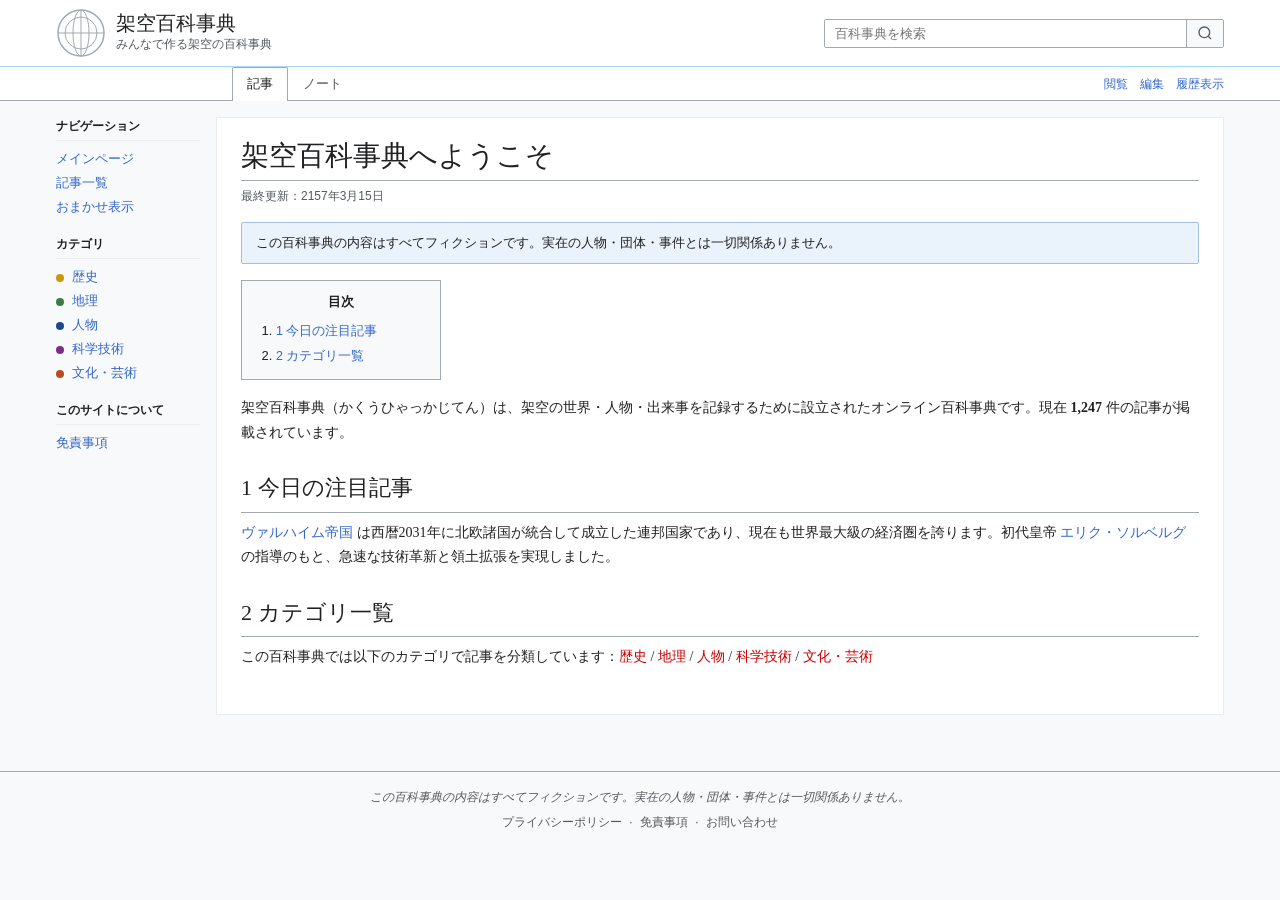
==== index.html @ cee0fa86 "Add files via upload" ====
<!DOCTYPE html>
<html lang="ja">
<head>
<meta charset="UTF-8">
<meta name="viewport" content="width=device-width, initial-scale=1.0">
<title id="page-title">架空百科事典</title>
<link rel="stylesheet" href="css/wiki.css">
</head>
<body>

<!-- ヘッダー -->
<header id="site-header">
  <div id="header-inner">
    <div id="header-logo">
      <div id="logo-mark">
        <svg width="50" height="50" viewBox="0 0 50 50" fill="none" xmlns="http://www.w3.org/2000/svg">
          <circle cx="25" cy="25" r="23" stroke="#a2a9b1" stroke-width="1.5" fill="none"/>
          <circle cx="25" cy="25" r="16" stroke="#a2a9b1" stroke-width="1" fill="none"/>
          <ellipse cx="25" cy="25" rx="8" ry="23" stroke="#a2a9b1" stroke-width="1" fill="none"/>
          <line x1="2" y1="25" x2="48" y2="25" stroke="#a2a9b1" stroke-width="1"/>
          <line x1="25" y1="2" x2="25" y2="48" stroke="#a2a9b1" stroke-width="1"/>
        </svg>
      </div>
      <div id="logo-text">
        <div id="logo-name" onclick="loadArticle('main')" style="cursor:pointer"></div>
        <div id="logo-tagline"></div>
      </div>
    </div>
    <div id="header-search">
      <form id="search-form" onsubmit="doSearch(event)">
        <input type="text" id="search-input" placeholder="百科事典を検索">
        <button type="submit" id="search-btn">
          <svg width="16" height="16" viewBox="0 0 24 24" fill="none" stroke="currentColor" stroke-width="2"><circle cx="11" cy="11" r="8"/><path d="m21 21-4.35-4.35"/></svg>
        </button>
      </form>
    </div>
  </div>
</header>

<!-- タブバー -->
<div id="tab-bar">
  <div id="tab-bar-inner">
    <div id="page-tabs">
      <span class="tab active" id="tab-article">記事</span>
      <span class="tab" id="tab-talk">ノート</span>
    </div>
    <div id="page-actions">
      <span class="action-link">閲覧</span>
      <span class="action-link">編集</span>
      <span class="action-link">履歴表示</span>
    </div>
  </div>
</div>

<!-- メインレイアウト -->
<div id="content-wrap">

  <!-- 左ナビ -->
  <nav id="sidebar">
    <div class="nav-section">
      <h3 class="nav-heading">ナビゲーション</h3>
      <ul>
        <li><a href="#" onclick="loadArticle('main');return false">メインページ</a></li>
        <li><a href="#" onclick="showAllArticles();return false">記事一覧</a></li>
        <li><a href="#" onclick="showRandom();return false">おまかせ表示</a></li>
      </ul>
    </div>
    <div class="nav-section" id="cat-nav">
      <h3 class="nav-heading">カテゴリ</h3>
      <ul id="cat-nav-list"></ul>
    </div>
    <div class="nav-section">
      <h3 class="nav-heading">このサイトについて</h3>
      <ul>
        <li><a href="#" onclick="showNotice();return false">免責事項</a></li>
      </ul>
    </div>
  </nav>

  <!-- 記事エリア -->
  <main id="article-area">
    <div id="article-content">
      <!-- JS で描画 -->
    </div>
  </main>

</div>

<!-- フッター -->
<footer id="site-footer">
  <div id="footer-inner">
    <p id="footer-notice"></p>
    <p id="footer-links">
      <a href="#">プライバシーポリシー</a> ·
      <a href="#">免責事項</a> ·
      <a href="#">お問い合わせ</a>
    </p>
  </div>
</footer>

<script src="js/wiki.js"></script>
</body>
</html>
---- css/wiki.css ----
/* ===== リセット & ベース ===== */
*, *::before, *::after { box-sizing: border-box; margin: 0; padding: 0; }

:root {
  --bg: #f8f9fa;
  --surface: #ffffff;
  --border: #a2a9b1;
  --border-light: #eaecf0;
  --text: #202122;
  --text-muted: #54595d;
  --link: #3366cc;
  --link-visited: #6b4ba1;
  --link-hover: #447ff5;
  --header-bg: #ffffff;
  --header-border: #a7d7f9;
  --tab-active-border: #a2a9b1;
  --infobox-bg: #f8f9fa;
  --infobox-header: #cee0f2;
  --sidebar-width: 160px;
  --notice-bg: #eaf3fb;
  --notice-border: #a2bfe8;
  --toc-bg: #f8f9fa;
}

html { scroll-behavior: smooth; }

body {
  font-family: -apple-system, 'Linux Libertine', Georgia, Times, serif;
  font-size: 14px;
  line-height: 1.6;
  color: var(--text);
  background: var(--bg);
}

a { color: var(--link); text-decoration: none; }
a:visited { color: var(--link-visited); }
a:hover { text-decoration: underline; color: var(--link-hover); }

/* ===== ヘッダー ===== */
#site-header {
  background: var(--header-bg);
  border-bottom: 1px solid var(--header-border);
  position: sticky;
  top: 0;
  z-index: 100;
}

#header-inner {
  max-width: 1200px;
  margin: 0 auto;
  padding: 8px 16px;
  display: flex;
  align-items: center;
  gap: 16px;
}

#header-logo {
  display: flex;
  align-items: center;
  gap: 10px;
  flex-shrink: 0;
}

#logo-mark svg { display: block; }

#logo-name {
  font-family: 'Linux Libertine', Georgia, serif;
  font-size: 20px;
  font-weight: normal;
  color: var(--text);
  line-height: 1.2;
}

#logo-tagline {
  font-size: 12px;
  color: var(--text-muted);
}

#header-search {
  flex: 1;
  max-width: 400px;
  margin-left: auto;
}

#search-form {
  display: flex;
  border: 1px solid var(--border);
  border-radius: 2px;
  overflow: hidden;
  background: #fff;
}

#search-input {
  flex: 1;
  padding: 6px 10px;
  border: none;
  outline: none;
  font-size: 13px;
  font-family: sans-serif;
  color: var(--text);
}

#search-btn {
  padding: 0 10px;
  background: #f8f9fa;
  border: none;
  border-left: 1px solid var(--border);
  cursor: pointer;
  color: var(--text-muted);
  display: flex;
  align-items: center;
}
#search-btn:hover { background: #e8e9ea; }

/* ===== タブバー ===== */
#tab-bar {
  background: var(--surface);
  border-bottom: 1px solid var(--border);
}

#tab-bar-inner {
  max-width: 1200px;
  margin: 0 auto;
  padding: 0 16px 0 calc(var(--sidebar-width) + 32px);
  display: flex;
  align-items: flex-end;
  justify-content: space-between;
}

#page-tabs {
  display: flex;
  gap: 0;
}

.tab {
  padding: 6px 14px;
  font-size: 13px;
  font-family: sans-serif;
  color: var(--text-muted);
  cursor: pointer;
  border: 1px solid transparent;
  border-bottom: none;
  border-radius: 2px 2px 0 0;
  margin-bottom: -1px;
  background: transparent;
}

.tab.active {
  background: var(--surface);
  color: var(--text);
  border-color: var(--tab-active-border);
  border-bottom-color: var(--surface);
}

#page-actions {
  display: flex;
  gap: 12px;
  padding-bottom: 6px;
  font-size: 12px;
  font-family: sans-serif;
}

.action-link {
  color: var(--link);
  cursor: pointer;
}
.action-link:hover { text-decoration: underline; }

/* ===== コンテンツ全体 ===== */
#content-wrap {
  max-width: 1200px;
  margin: 0 auto;
  padding: 16px 16px 32px;
  display: flex;
  gap: 0;
  align-items: flex-start;
}

/* ===== サイドバー ===== */
#sidebar {
  width: var(--sidebar-width);
  flex-shrink: 0;
  font-family: sans-serif;
  font-size: 12.5px;
  padding-right: 16px;
}

.nav-section { margin-bottom: 16px; }

.nav-heading {
  font-size: 12px;
  font-weight: bold;
  color: var(--text);
  border-bottom: 1px solid var(--border-light);
  padding-bottom: 4px;
  margin-bottom: 6px;
  text-transform: none;
}

.nav-section ul { list-style: none; padding: 0; }
.nav-section li { padding: 2px 0; }
.nav-section li a { color: var(--link); font-size: 12.5px; }

.cat-dot-nav {
  display: inline-block;
  width: 8px; height: 8px;
  border-radius: 50%;
  margin-right: 5px;
  vertical-align: middle;
}

/* ===== 記事エリア ===== */
#article-area {
  flex: 1;
  min-width: 0;
  background: var(--surface);
  border: 1px solid var(--border-light);
  padding: 20px 24px 32px;
}

/* ===== 記事タイトル ===== */
#article-title {
  font-family: 'Linux Libertine', Georgia, Times, serif;
  font-size: 28px;
  font-weight: normal;
  border-bottom: 1px solid var(--border);
  padding-bottom: 6px;
  margin-bottom: 6px;
  color: var(--text);
  line-height: 1.3;
}

.article-meta {
  font-family: sans-serif;
  font-size: 12px;
  color: var(--text-muted);
  margin-bottom: 16px;
}

/* ===== インフォボックス ===== */
.infobox {
  float: right;
  clear: right;
  margin: 0 0 16px 24px;
  border: 1px solid var(--border);
  background: var(--infobox-bg);
  font-family: sans-serif;
  font-size: 13px;
  width: 250px;
}

.infobox-title {
  background: var(--infobox-header);
  text-align: center;
  font-weight: bold;
  font-size: 13px;
  padding: 6px 8px;
  border-bottom: 1px solid var(--border);
}

.infobox-img {
  width: 100%;
  padding: 8px;
  text-align: center;
}

.infobox-img img {
  max-width: 100%;
  border: 1px solid var(--border);
}

.infobox-caption {
  font-size: 11px;
  color: var(--text-muted);
  text-align: center;
  margin-top: 4px;
}

.infobox table {
  width: 100%;
  border-collapse: collapse;
}

.infobox td {
  padding: 4px 8px;
  vertical-align: top;
  border-top: 1px solid var(--border-light);
  font-size: 12.5px;
}

.infobox td:first-child {
  font-weight: bold;
  white-space: nowrap;
  color: var(--text);
  width: 80px;
}

.infobox td:last-child { color: var(--text); }

/* ===== 本文 ===== */
#article-body { line-height: 1.75; }

#article-body p { margin-bottom: 12px; }

#article-body h2 {
  font-family: 'Linux Libertine', Georgia, serif;
  font-size: 22px;
  font-weight: normal;
  border-bottom: 1px solid var(--border);
  margin: 24px 0 8px;
  padding-bottom: 4px;
  color: var(--text);
}

#article-body h3 {
  font-size: 16px;
  font-weight: bold;
  margin: 16px 0 6px;
  color: var(--text);
}

/* ===== 目次 ===== */
#toc {
  background: var(--toc-bg);
  border: 1px solid var(--border);
  display: inline-block;
  padding: 10px 14px;
  margin: 0 0 16px;
  font-family: sans-serif;
  font-size: 13px;
  min-width: 200px;
}

#toc-title {
  font-weight: bold;
  font-size: 13px;
  margin-bottom: 6px;
  text-align: center;
}

#toc ol { padding-left: 20px; margin: 0; }
#toc li { margin: 2px 0; }
#toc a { color: var(--link); font-size: 12.5px; }

/* ===== カテゴリ ===== */
#article-categories {
  font-family: sans-serif;
  font-size: 12.5px;
  border-top: 1px solid var(--border);
  margin-top: 24px;
  padding-top: 8px;
  color: var(--text-muted);
  clear: both;
}

#article-categories span { color: var(--text); font-weight: bold; }
.cat-tag {
  display: inline-block;
  margin: 0 4px;
  padding: 1px 8px;
  border-radius: 2px;
  font-size: 12px;
  cursor: pointer;
  border: 1px solid;
}
.cat-tag:hover { opacity: 0.8; text-decoration: underline; }

/* ===== 一覧ページ ===== */
.article-list-section { margin-bottom: 28px; }
.article-list-section h2 {
  font-size: 18px;
  border-bottom: 1px solid var(--border);
  padding-bottom: 4px;
  margin-bottom: 12px;
  font-weight: normal;
}
.article-list-grid {
  display: grid;
  grid-template-columns: repeat(auto-fill, minmax(220px, 1fr));
  gap: 8px;
}
.article-list-item {
  padding: 8px 12px;
  border: 1px solid var(--border-light);
  border-left: 3px solid;
  background: #fff;
  cursor: pointer;
  transition: background .1s;
}
.article-list-item:hover { background: var(--bg); }
.article-list-item h3 { font-size: 14px; font-weight: bold; margin-bottom: 2px; }
.article-list-item p { font-size: 12px; color: var(--text-muted); }

/* ===== 通知ボックス ===== */
.notice-box {
  background: var(--notice-bg);
  border: 1px solid var(--notice-border);
  border-radius: 2px;
  padding: 10px 14px;
  font-family: sans-serif;
  font-size: 13px;
  margin-bottom: 16px;
  line-height: 1.5;
}

/* ===== 検索結果 ===== */
.search-result-item {
  padding: 12px 0;
  border-bottom: 1px solid var(--border-light);
  cursor: pointer;
}
.search-result-item:hover { background: var(--bg); }
.search-result-item h3 { font-size: 16px; color: var(--link); margin-bottom: 4px; }
.search-result-item h3:hover { text-decoration: underline; }
.search-result-item p { font-size: 13px; color: var(--text-muted); }
.search-result-item .highlight { background: #fff3c0; }

.no-results { color: var(--text-muted); font-family: sans-serif; font-size: 14px; padding: 20px 0; }

/* ===== フッター ===== */
#site-footer {
  background: var(--bg);
  border-top: 1px solid var(--border);
  padding: 16px;
  margin-top: 24px;
  font-family: sans-serif;
  font-size: 12px;
  color: var(--text-muted);
  text-align: center;
}

#footer-inner { max-width: 1200px; margin: 0 auto; }
#footer-notice { margin-bottom: 6px; font-style: italic; }
#footer-links a { color: var(--text-muted); margin: 0 4px; }
#footer-links a:hover { text-decoration: underline; }

/* ===== レスポンシブ ===== */
@media (max-width: 720px) {
  #sidebar { display: none; }
  #tab-bar-inner { padding-left: 16px; }
  .infobox { float: none; width: 100%; margin: 0 0 16px; }
  #header-inner { flex-wrap: wrap; }
  #header-search { max-width: 100%; width: 100%; }
}
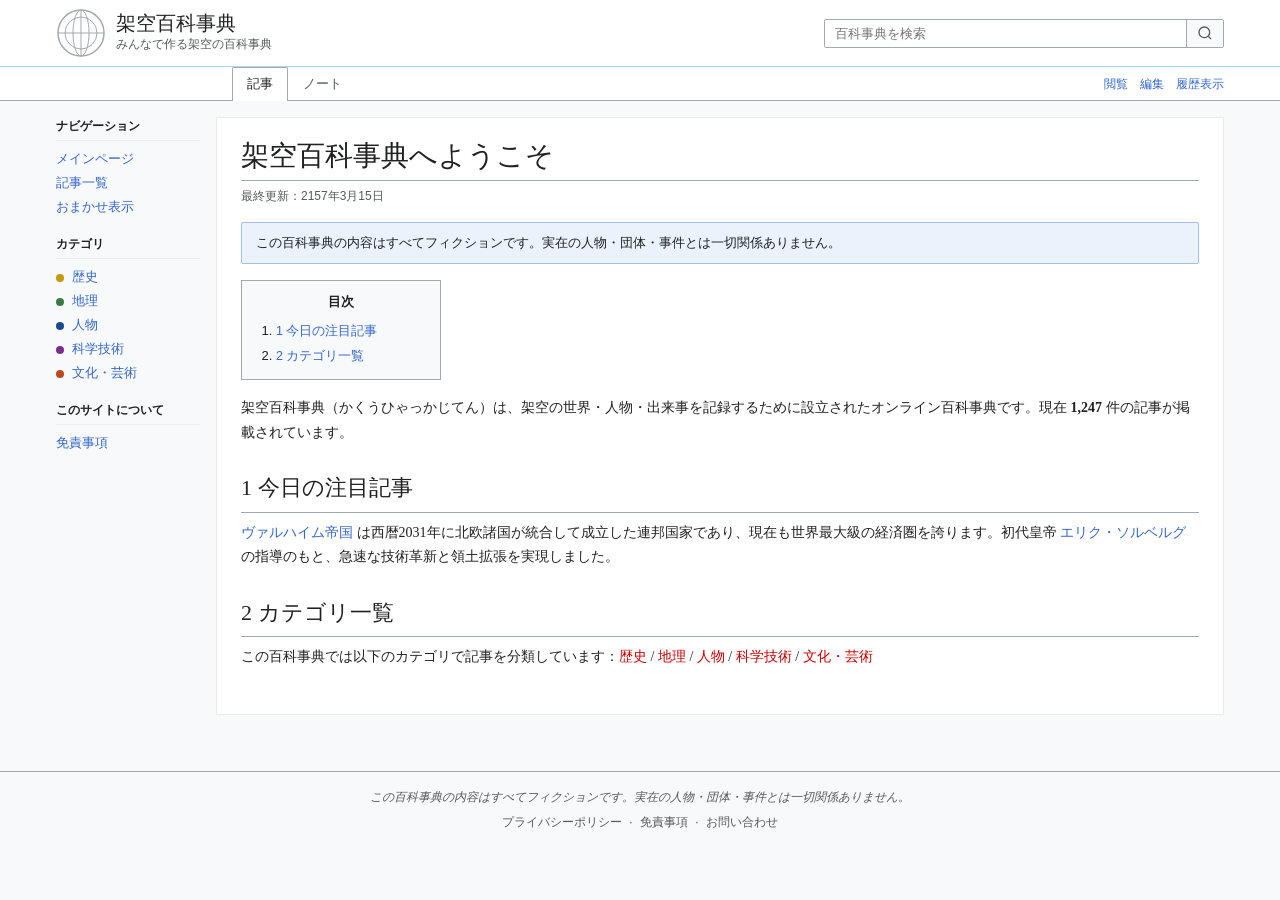
==== commit 0f5a9727: "Add files via upload" ====
--- a/index.html
+++ b/index.html
@@ -98,6 +98,7 @@
   </div>
 </footer>
 
+<script src="js/data.js"></script>
 <script src="js/wiki.js"></script>
 </body>
 </html>
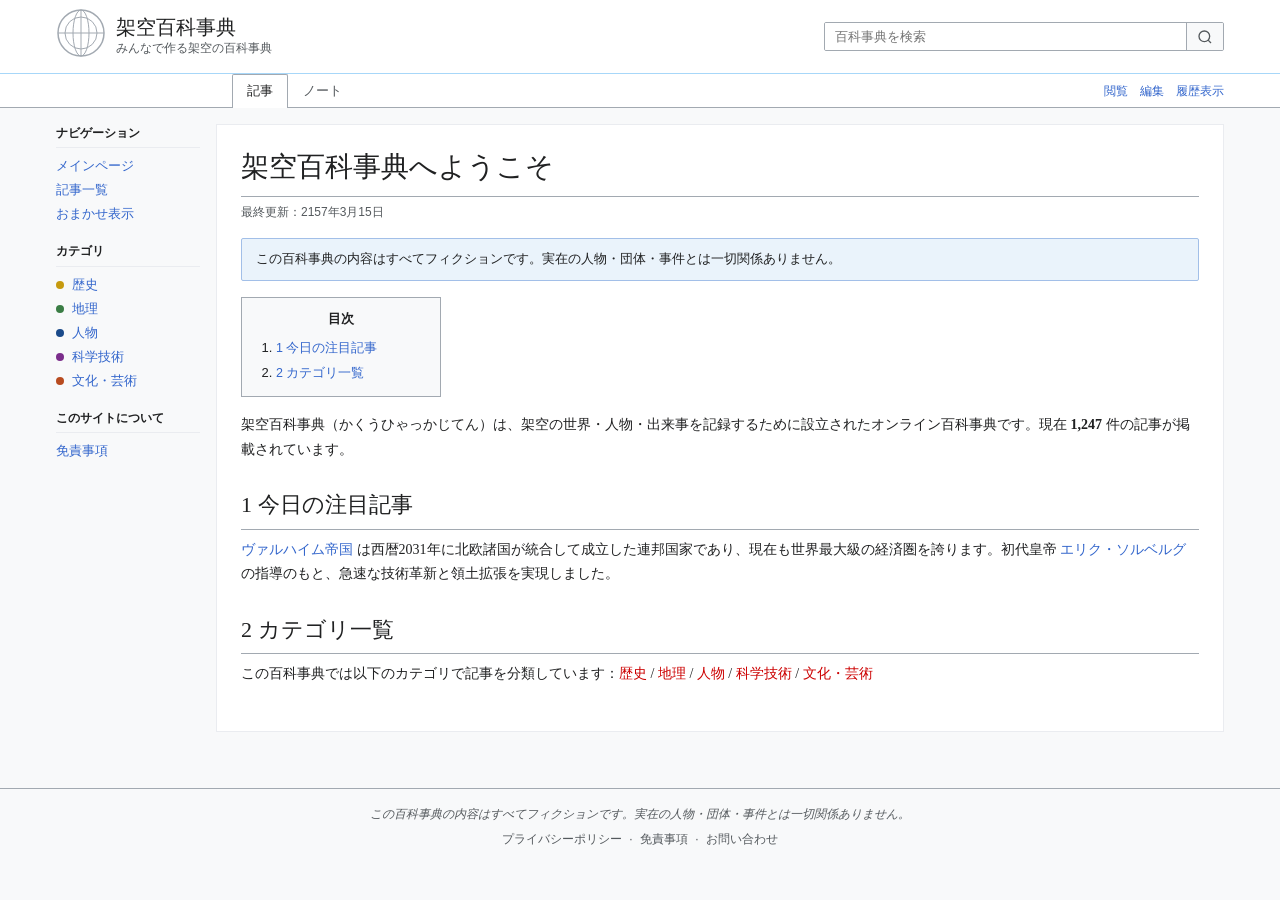
==== commit 6999c6d7: "記事ごとに編集できるよう設計変更" ====
--- a/index.html
+++ b/index.html
@@ -8,7 +8,6 @@
 </head>
 <body>
 
-<!-- ヘッダー -->
 <header id="site-header">
   <div id="header-inner">
     <div id="header-logo">
@@ -30,19 +29,20 @@
       <form id="search-form" onsubmit="doSearch(event)">
         <input type="text" id="search-input" placeholder="百科事典を検索">
         <button type="submit" id="search-btn">
-          <svg width="16" height="16" viewBox="0 0 24 24" fill="none" stroke="currentColor" stroke-width="2"><circle cx="11" cy="11" r="8"/><path d="m21 21-4.35-4.35"/></svg>
+          <svg width="16" height="16" viewBox="0 0 24 24" fill="none" stroke="currentColor" stroke-width="2">
+            <circle cx="11" cy="11" r="8"/><path d="m21 21-4.35-4.35"/>
+          </svg>
         </button>
       </form>
     </div>
   </div>
 </header>
 
-<!-- タブバー -->
 <div id="tab-bar">
   <div id="tab-bar-inner">
     <div id="page-tabs">
-      <span class="tab active" id="tab-article">記事</span>
-      <span class="tab" id="tab-talk">ノート</span>
+      <span class="tab active">記事</span>
+      <span class="tab">ノート</span>
     </div>
     <div id="page-actions">
       <span class="action-link">閲覧</span>
@@ -52,10 +52,7 @@
   </div>
 </div>
 
-<!-- メインレイアウト -->
 <div id="content-wrap">
-
-  <!-- 左ナビ -->
   <nav id="sidebar">
     <div class="nav-section">
       <h3 class="nav-heading">ナビゲーション</h3>
@@ -65,7 +62,7 @@
         <li><a href="#" onclick="showRandom();return false">おまかせ表示</a></li>
       </ul>
     </div>
-    <div class="nav-section" id="cat-nav">
+    <div class="nav-section">
       <h3 class="nav-heading">カテゴリ</h3>
       <ul id="cat-nav-list"></ul>
     </div>
@@ -77,16 +74,11 @@
     </div>
   </nav>
 
-  <!-- 記事エリア -->
   <main id="article-area">
-    <div id="article-content">
-      <!-- JS で描画 -->
-    </div>
+    <div id="article-content"></div>
   </main>
-
 </div>
 
-<!-- フッター -->
 <footer id="site-footer">
   <div id="footer-inner">
     <p id="footer-notice"></p>
@@ -98,7 +90,19 @@
   </div>
 </footer>
 
-<script src="js/data.js"></script>
+<!-- ======================================================
+     記事データの読み込み
+     ★ 新しい記事を追加したらここに <script> タグを追加する
+     ====================================================== -->
+<script>const WIKI_ARTICLES = {};</script>  <!-- 記事格納オブジェクト（変更不要） -->
+<script src="articles/_config.js"></script>  <!-- サイト設定・カテゴリ -->
+<script src="articles/_index.js"></script>   <!-- 記事ID一覧 -->
+<script src="articles/main.js"></script>
+<script src="articles/valhiem.js"></script>
+<script src="articles/erik.js"></script>
+<script src="articles/aurora_power.js"></script>
+<!-- ↓ 新しい記事ファイルをここに追加 -->
+
 <script src="js/wiki.js"></script>
 </body>
 </html>
--- a/css/wiki.css
+++ b/css/wiki.css
@@ -11,424 +11,108 @@
   --link: #3366cc;
   --link-visited: #6b4ba1;
   --link-hover: #447ff5;
-  --header-bg: #ffffff;
   --header-border: #a7d7f9;
-  --tab-active-border: #a2a9b1;
-  --infobox-bg: #f8f9fa;
   --infobox-header: #cee0f2;
   --sidebar-width: 160px;
   --notice-bg: #eaf3fb;
   --notice-border: #a2bfe8;
-  --toc-bg: #f8f9fa;
 }
 
 html { scroll-behavior: smooth; }
-
-body {
-  font-family: -apple-system, 'Linux Libertine', Georgia, Times, serif;
-  font-size: 14px;
-  line-height: 1.6;
-  color: var(--text);
-  background: var(--bg);
-}
-
+body { font-family: -apple-system, 'Linux Libertine', Georgia, Times, serif; font-size: 14px; line-height: 1.6; color: var(--text); background: var(--bg); }
 a { color: var(--link); text-decoration: none; }
 a:visited { color: var(--link-visited); }
 a:hover { text-decoration: underline; color: var(--link-hover); }
 
 /* ===== ヘッダー ===== */
-#site-header {
-  background: var(--header-bg);
-  border-bottom: 1px solid var(--header-border);
-  position: sticky;
-  top: 0;
-  z-index: 100;
-}
-
-#header-inner {
-  max-width: 1200px;
-  margin: 0 auto;
-  padding: 8px 16px;
-  display: flex;
-  align-items: center;
-  gap: 16px;
-}
-
-#header-logo {
-  display: flex;
-  align-items: center;
-  gap: 10px;
-  flex-shrink: 0;
-}
-
-#logo-mark svg { display: block; }
-
-#logo-name {
-  font-family: 'Linux Libertine', Georgia, serif;
-  font-size: 20px;
-  font-weight: normal;
-  color: var(--text);
-  line-height: 1.2;
-}
-
-#logo-tagline {
-  font-size: 12px;
-  color: var(--text-muted);
-}
-
-#header-search {
-  flex: 1;
-  max-width: 400px;
-  margin-left: auto;
-}
-
-#search-form {
-  display: flex;
-  border: 1px solid var(--border);
-  border-radius: 2px;
-  overflow: hidden;
-  background: #fff;
-}
-
-#search-input {
-  flex: 1;
-  padding: 6px 10px;
-  border: none;
-  outline: none;
-  font-size: 13px;
-  font-family: sans-serif;
-  color: var(--text);
-}
-
-#search-btn {
-  padding: 0 10px;
-  background: #f8f9fa;
-  border: none;
-  border-left: 1px solid var(--border);
-  cursor: pointer;
-  color: var(--text-muted);
-  display: flex;
-  align-items: center;
-}
+#site-header { background: #fff; border-bottom: 1px solid var(--header-border); position: sticky; top: 0; z-index: 100; }
+#header-inner { max-width: 1200px; margin: 0 auto; padding: 8px 16px; display: flex; align-items: center; gap: 16px; }
+#header-logo { display: flex; align-items: center; gap: 10px; flex-shrink: 0; }
+#logo-name { font-family: 'Linux Libertine', Georgia, serif; font-size: 20px; color: var(--text); line-height: 1.2; }
+#logo-tagline { font-size: 12px; color: var(--text-muted); }
+#header-search { flex: 1; max-width: 400px; margin-left: auto; }
+#search-form { display: flex; border: 1px solid var(--border); border-radius: 2px; overflow: hidden; background: #fff; }
+#search-input { flex: 1; padding: 6px 10px; border: none; outline: none; font-size: 13px; font-family: sans-serif; color: var(--text); }
+#search-btn { padding: 0 10px; background: #f8f9fa; border: none; border-left: 1px solid var(--border); cursor: pointer; color: var(--text-muted); display: flex; align-items: center; }
 #search-btn:hover { background: #e8e9ea; }
 
 /* ===== タブバー ===== */
-#tab-bar {
-  background: var(--surface);
-  border-bottom: 1px solid var(--border);
-}
-
-#tab-bar-inner {
-  max-width: 1200px;
-  margin: 0 auto;
-  padding: 0 16px 0 calc(var(--sidebar-width) + 32px);
-  display: flex;
-  align-items: flex-end;
-  justify-content: space-between;
-}
-
-#page-tabs {
-  display: flex;
-  gap: 0;
-}
-
-.tab {
-  padding: 6px 14px;
-  font-size: 13px;
-  font-family: sans-serif;
-  color: var(--text-muted);
-  cursor: pointer;
-  border: 1px solid transparent;
-  border-bottom: none;
-  border-radius: 2px 2px 0 0;
-  margin-bottom: -1px;
-  background: transparent;
-}
-
-.tab.active {
-  background: var(--surface);
-  color: var(--text);
-  border-color: var(--tab-active-border);
-  border-bottom-color: var(--surface);
-}
-
-#page-actions {
-  display: flex;
-  gap: 12px;
-  padding-bottom: 6px;
-  font-size: 12px;
-  font-family: sans-serif;
-}
-
-.action-link {
-  color: var(--link);
-  cursor: pointer;
-}
+#tab-bar { background: #fff; border-bottom: 1px solid var(--border); }
+#tab-bar-inner { max-width: 1200px; margin: 0 auto; padding: 0 16px 0 calc(var(--sidebar-width) + 32px); display: flex; align-items: flex-end; justify-content: space-between; }
+#page-tabs { display: flex; }
+.tab { padding: 6px 14px; font-size: 13px; font-family: sans-serif; color: var(--text-muted); cursor: pointer; border: 1px solid transparent; border-bottom: none; border-radius: 2px 2px 0 0; margin-bottom: -1px; }
+.tab.active { background: #fff; color: var(--text); border-color: var(--border); border-bottom-color: #fff; }
+#page-actions { display: flex; gap: 12px; padding-bottom: 6px; font-size: 12px; font-family: sans-serif; }
+.action-link { color: var(--link); cursor: pointer; }
 .action-link:hover { text-decoration: underline; }
 
-/* ===== コンテンツ全体 ===== */
-#content-wrap {
-  max-width: 1200px;
-  margin: 0 auto;
-  padding: 16px 16px 32px;
-  display: flex;
-  gap: 0;
-  align-items: flex-start;
-}
+/* ===== レイアウト ===== */
+#content-wrap { max-width: 1200px; margin: 0 auto; padding: 16px 16px 32px; display: flex; align-items: flex-start; }
 
 /* ===== サイドバー ===== */
-#sidebar {
-  width: var(--sidebar-width);
-  flex-shrink: 0;
-  font-family: sans-serif;
-  font-size: 12.5px;
-  padding-right: 16px;
-}
-
+#sidebar { width: var(--sidebar-width); flex-shrink: 0; font-family: sans-serif; font-size: 12.5px; padding-right: 16px; }
 .nav-section { margin-bottom: 16px; }
-
-.nav-heading {
-  font-size: 12px;
-  font-weight: bold;
-  color: var(--text);
-  border-bottom: 1px solid var(--border-light);
-  padding-bottom: 4px;
-  margin-bottom: 6px;
-  text-transform: none;
-}
-
-.nav-section ul { list-style: none; padding: 0; }
+.nav-heading { font-size: 12px; font-weight: bold; border-bottom: 1px solid var(--border-light); padding-bottom: 4px; margin-bottom: 6px; }
+.nav-section ul { list-style: none; }
 .nav-section li { padding: 2px 0; }
 .nav-section li a { color: var(--link); font-size: 12.5px; }
-
-.cat-dot-nav {
-  display: inline-block;
-  width: 8px; height: 8px;
-  border-radius: 50%;
-  margin-right: 5px;
-  vertical-align: middle;
-}
+.cat-dot-nav { display: inline-block; width: 8px; height: 8px; border-radius: 50%; margin-right: 5px; vertical-align: middle; }
 
 /* ===== 記事エリア ===== */
-#article-area {
-  flex: 1;
-  min-width: 0;
-  background: var(--surface);
-  border: 1px solid var(--border-light);
-  padding: 20px 24px 32px;
-}
-
-/* ===== 記事タイトル ===== */
-#article-title {
-  font-family: 'Linux Libertine', Georgia, Times, serif;
-  font-size: 28px;
-  font-weight: normal;
-  border-bottom: 1px solid var(--border);
-  padding-bottom: 6px;
-  margin-bottom: 6px;
-  color: var(--text);
-  line-height: 1.3;
-}
-
-.article-meta {
-  font-family: sans-serif;
-  font-size: 12px;
-  color: var(--text-muted);
-  margin-bottom: 16px;
-}
+#article-area { flex: 1; min-width: 0; background: #fff; border: 1px solid var(--border-light); padding: 20px 24px 32px; }
+#article-title { font-family: 'Linux Libertine', Georgia, serif; font-size: 28px; font-weight: normal; border-bottom: 1px solid var(--border); padding-bottom: 6px; margin-bottom: 6px; }
+.article-meta { font-family: sans-serif; font-size: 12px; color: var(--text-muted); margin-bottom: 16px; }
 
 /* ===== インフォボックス ===== */
-.infobox {
-  float: right;
-  clear: right;
-  margin: 0 0 16px 24px;
-  border: 1px solid var(--border);
-  background: var(--infobox-bg);
-  font-family: sans-serif;
-  font-size: 13px;
-  width: 250px;
-}
-
-.infobox-title {
-  background: var(--infobox-header);
-  text-align: center;
-  font-weight: bold;
-  font-size: 13px;
-  padding: 6px 8px;
-  border-bottom: 1px solid var(--border);
-}
-
-.infobox-img {
-  width: 100%;
-  padding: 8px;
-  text-align: center;
-}
-
-.infobox-img img {
-  max-width: 100%;
-  border: 1px solid var(--border);
-}
-
-.infobox-caption {
-  font-size: 11px;
-  color: var(--text-muted);
-  text-align: center;
-  margin-top: 4px;
-}
-
-.infobox table {
-  width: 100%;
-  border-collapse: collapse;
-}
-
-.infobox td {
-  padding: 4px 8px;
-  vertical-align: top;
-  border-top: 1px solid var(--border-light);
-  font-size: 12.5px;
-}
-
-.infobox td:first-child {
-  font-weight: bold;
-  white-space: nowrap;
-  color: var(--text);
-  width: 80px;
-}
-
-.infobox td:last-child { color: var(--text); }
+.infobox { float: right; clear: right; margin: 0 0 16px 24px; border: 1px solid var(--border); background: var(--bg); font-family: sans-serif; font-size: 13px; width: 250px; }
+.infobox-title { background: var(--infobox-header); text-align: center; font-weight: bold; font-size: 13px; padding: 6px 8px; border-bottom: 1px solid var(--border); }
+.infobox-img { width: 100%; padding: 8px; text-align: center; }
+.infobox-img img { max-width: 100%; border: 1px solid var(--border); }
+.infobox-caption { font-size: 11px; color: var(--text-muted); text-align: center; margin-top: 4px; }
+.infobox table { width: 100%; border-collapse: collapse; }
+.infobox td { padding: 4px 8px; vertical-align: top; border-top: 1px solid var(--border-light); font-size: 12.5px; }
+.infobox td:first-child { font-weight: bold; white-space: nowrap; width: 80px; }
 
 /* ===== 本文 ===== */
 #article-body { line-height: 1.75; }
-
 #article-body p { margin-bottom: 12px; }
-
-#article-body h2 {
-  font-family: 'Linux Libertine', Georgia, serif;
-  font-size: 22px;
-  font-weight: normal;
-  border-bottom: 1px solid var(--border);
-  margin: 24px 0 8px;
-  padding-bottom: 4px;
-  color: var(--text);
-}
-
-#article-body h3 {
-  font-size: 16px;
-  font-weight: bold;
-  margin: 16px 0 6px;
-  color: var(--text);
-}
+#article-body h2 { font-family: 'Linux Libertine', Georgia, serif; font-size: 22px; font-weight: normal; border-bottom: 1px solid var(--border); margin: 24px 0 8px; padding-bottom: 4px; }
+#article-body h3 { font-size: 16px; font-weight: bold; margin: 16px 0 6px; }
 
 /* ===== 目次 ===== */
-#toc {
-  background: var(--toc-bg);
-  border: 1px solid var(--border);
-  display: inline-block;
-  padding: 10px 14px;
-  margin: 0 0 16px;
-  font-family: sans-serif;
-  font-size: 13px;
-  min-width: 200px;
-}
-
-#toc-title {
-  font-weight: bold;
-  font-size: 13px;
-  margin-bottom: 6px;
-  text-align: center;
-}
-
+#toc { background: var(--bg); border: 1px solid var(--border); display: inline-block; padding: 10px 14px; margin: 0 0 16px; font-family: sans-serif; font-size: 13px; min-width: 200px; }
+#toc-title { font-weight: bold; font-size: 13px; margin-bottom: 6px; text-align: center; }
 #toc ol { padding-left: 20px; margin: 0; }
 #toc li { margin: 2px 0; }
 #toc a { color: var(--link); font-size: 12.5px; }
 
-/* ===== カテゴリ ===== */
-#article-categories {
-  font-family: sans-serif;
-  font-size: 12.5px;
-  border-top: 1px solid var(--border);
-  margin-top: 24px;
-  padding-top: 8px;
-  color: var(--text-muted);
-  clear: both;
-}
-
+/* ===== カテゴリタグ ===== */
+#article-categories { font-family: sans-serif; font-size: 12.5px; border-top: 1px solid var(--border); margin-top: 24px; padding-top: 8px; color: var(--text-muted); clear: both; }
 #article-categories span { color: var(--text); font-weight: bold; }
-.cat-tag {
-  display: inline-block;
-  margin: 0 4px;
-  padding: 1px 8px;
-  border-radius: 2px;
-  font-size: 12px;
-  cursor: pointer;
-  border: 1px solid;
-}
+.cat-tag { display: inline-block; margin: 0 4px; padding: 1px 8px; border-radius: 2px; font-size: 12px; cursor: pointer; border: 1px solid; }
 .cat-tag:hover { opacity: 0.8; text-decoration: underline; }
 
-/* ===== 一覧ページ ===== */
+/* ===== 一覧 ===== */
 .article-list-section { margin-bottom: 28px; }
-.article-list-section h2 {
-  font-size: 18px;
-  border-bottom: 1px solid var(--border);
-  padding-bottom: 4px;
-  margin-bottom: 12px;
-  font-weight: normal;
-}
-.article-list-grid {
-  display: grid;
-  grid-template-columns: repeat(auto-fill, minmax(220px, 1fr));
-  gap: 8px;
-}
-.article-list-item {
-  padding: 8px 12px;
-  border: 1px solid var(--border-light);
-  border-left: 3px solid;
-  background: #fff;
-  cursor: pointer;
-  transition: background .1s;
-}
+.article-list-section h2 { font-size: 18px; border-bottom: 1px solid var(--border); padding-bottom: 4px; margin-bottom: 12px; font-weight: normal; }
+.article-list-grid { display: grid; grid-template-columns: repeat(auto-fill, minmax(220px, 1fr)); gap: 8px; }
+.article-list-item { padding: 8px 12px; border: 1px solid var(--border-light); border-left: 3px solid; background: #fff; cursor: pointer; }
 .article-list-item:hover { background: var(--bg); }
 .article-list-item h3 { font-size: 14px; font-weight: bold; margin-bottom: 2px; }
 .article-list-item p { font-size: 12px; color: var(--text-muted); }
 
-/* ===== 通知ボックス ===== */
-.notice-box {
-  background: var(--notice-bg);
-  border: 1px solid var(--notice-border);
-  border-radius: 2px;
-  padding: 10px 14px;
-  font-family: sans-serif;
-  font-size: 13px;
-  margin-bottom: 16px;
-  line-height: 1.5;
-}
+/* ===== 通知 ===== */
+.notice-box { background: var(--notice-bg); border: 1px solid var(--notice-border); border-radius: 2px; padding: 10px 14px; font-family: sans-serif; font-size: 13px; margin-bottom: 16px; }
 
 /* ===== 検索結果 ===== */
-.search-result-item {
-  padding: 12px 0;
-  border-bottom: 1px solid var(--border-light);
-  cursor: pointer;
-}
-.search-result-item:hover { background: var(--bg); }
+.search-result-item { padding: 12px 0; border-bottom: 1px solid var(--border-light); cursor: pointer; }
 .search-result-item h3 { font-size: 16px; color: var(--link); margin-bottom: 4px; }
-.search-result-item h3:hover { text-decoration: underline; }
 .search-result-item p { font-size: 13px; color: var(--text-muted); }
-.search-result-item .highlight { background: #fff3c0; }
-
+.highlight { background: #fff3c0; }
 .no-results { color: var(--text-muted); font-family: sans-serif; font-size: 14px; padding: 20px 0; }
 
 /* ===== フッター ===== */
-#site-footer {
-  background: var(--bg);
-  border-top: 1px solid var(--border);
-  padding: 16px;
-  margin-top: 24px;
-  font-family: sans-serif;
-  font-size: 12px;
-  color: var(--text-muted);
-  text-align: center;
-}
-
+#site-footer { background: var(--bg); border-top: 1px solid var(--border); padding: 16px; margin-top: 24px; font-family: sans-serif; font-size: 12px; color: var(--text-muted); text-align: center; }
 #footer-inner { max-width: 1200px; margin: 0 auto; }
 #footer-notice { margin-bottom: 6px; font-style: italic; }
 #footer-links a { color: var(--text-muted); margin: 0 4px; }
